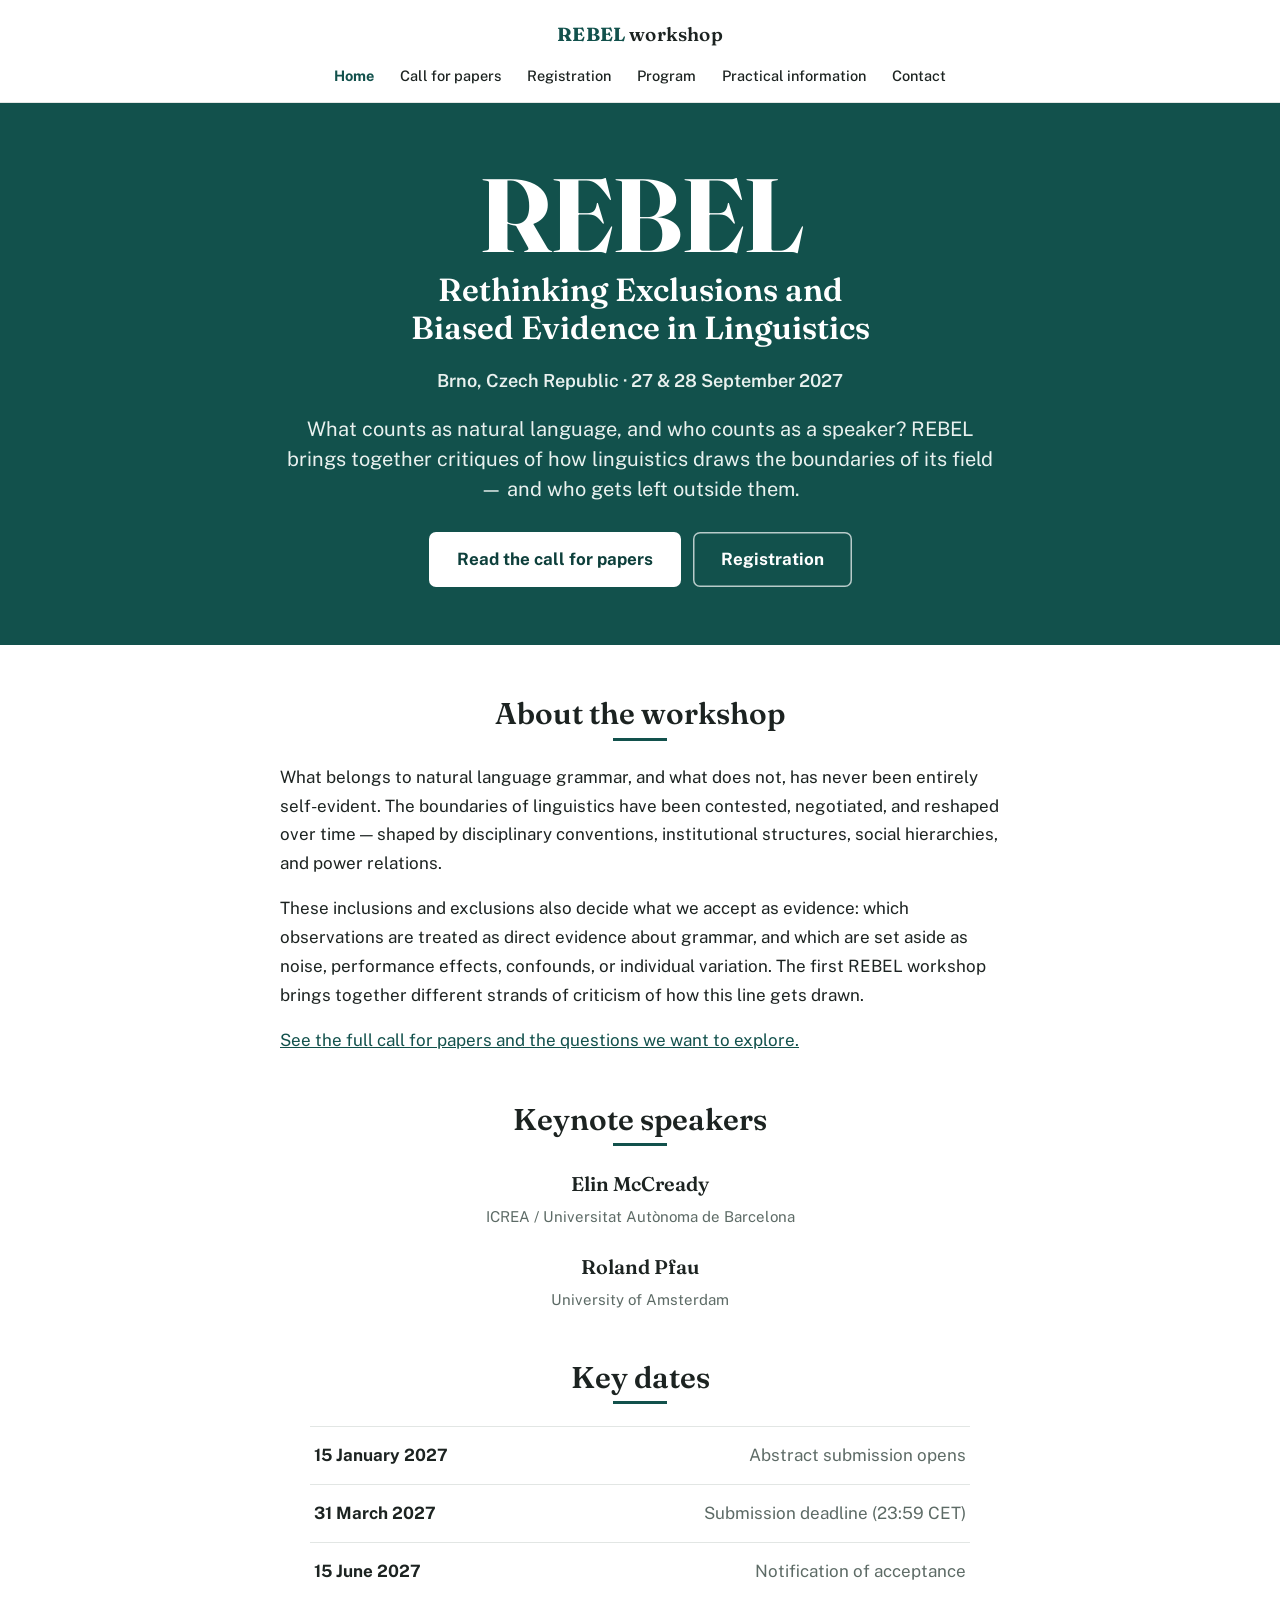
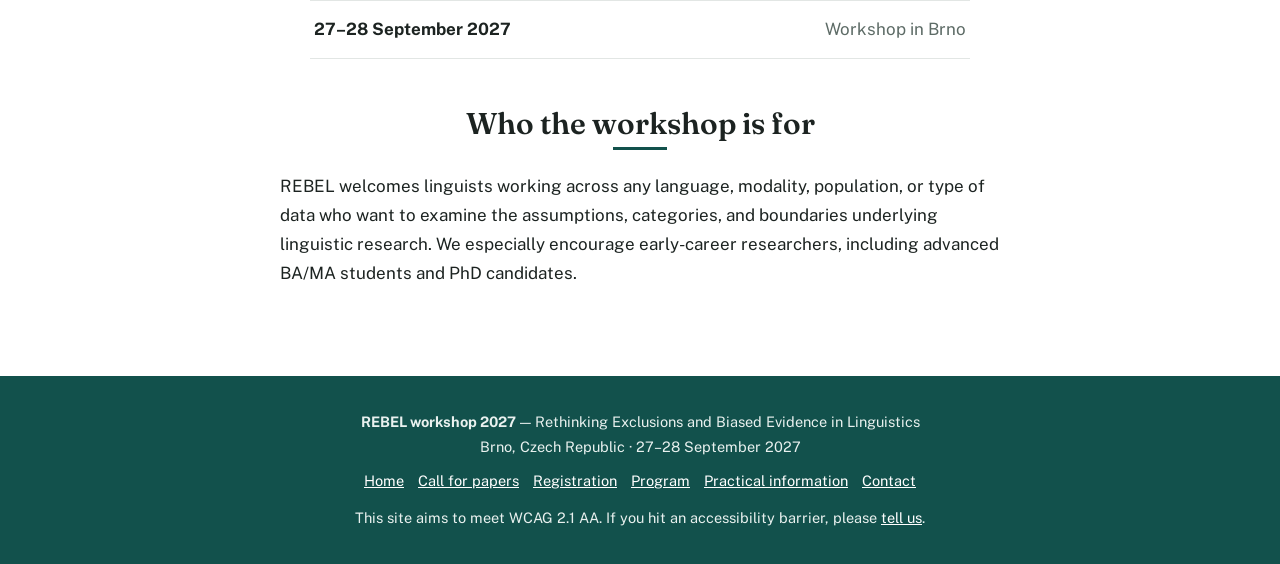
==== index.html @ 3fb9838d "Add files via upload" ====
<!DOCTYPE html>
<html lang="en">
<head>
<meta charset="utf-8">
<meta name="viewport" content="width=device-width, initial-scale=1">
<title>REBEL — Rethinking Exclusions and Biased Evidence in Linguistics</title>
<meta name="description" content="REBEL: a workshop on how linguistics draws the boundaries of its field, and who gets left outside them. Brno, 27–28 September 2027.">
<link rel="preconnect" href="https://fonts.googleapis.com">
<link rel="preconnect" href="https://fonts.gstatic.com" crossorigin>
<link href="https://fonts.googleapis.com/css2?family=Fraunces:ital,opsz,wght@0,9..144,500;0,9..144,600;0,9..144,700;1,9..144,400&family=Public+Sans:ital,wght@0,400;0,500;0,600;0,700;1,400&display=swap" rel="stylesheet">
<link rel="stylesheet" href="style.css">
</head>
<body>
<a class="skip-link" href="#main">Skip to content</a>
<header class="top"><div class="container">
<a class="kicker" href="index.html"><span>REBEL</span> workshop</a>
<nav aria-label="Main"><ul>
<li><a href="index.html" class="here" aria-current="page">Home</a></li>
<li><a href="call-for-papers.html">Call for papers</a></li>
<li><a href="registration.html">Registration</a></li>
<li><a href="program.html">Program</a></li>
<li><a href="practical-information.html">Practical information</a></li>
<li><a href="contact.html">Contact</a></li>
</ul></nav>
</div></header>
<section class="hero"><div class="container">
<div class="wm">REBEL</div>
<div class="ttl">Rethinking Exclusions and Biased Evidence in Linguistics</div>
<div class="meta">Brno, Czech Republic &middot; 27 &amp; 28 September 2027</div>
<p class="stand">What counts as natural language, and who counts as a speaker? REBEL brings together critiques of how linguistics draws the boundaries of its field &mdash; and who gets left outside them.</p>
<div class="btn-row">
<a class="btn" href="call-for-papers.html">Read the call for papers</a>
<a class="btn ghost" href="registration.html">Registration</a>
</div>
</div></section>
<main id="main"><div class="container">
<section class="sec"><h2>About the workshop</h2><hr class="rule"><div class="col"><p>What belongs to natural language grammar, and what does not, has never been entirely self-evident. The boundaries of linguistics have been contested, negotiated, and reshaped over time &mdash; shaped by disciplinary conventions, institutional structures, social hierarchies, and power relations.</p><p>These inclusions and exclusions also decide what we accept as evidence: which observations are treated as direct evidence about grammar, and which are set aside as noise, performance effects, confounds, or individual variation. The first REBEL workshop brings together different strands of criticism of how this line gets drawn.</p><p><a href="call-for-papers.html">See the full call for papers and the questions we want to explore.</a></p></div></section>
<section class="sec"><h2>Keynote speakers</h2><hr class="rule"><div class="contact-block"><h3>Elin McCready</h3><p class="role">ICREA / Universitat Aut&ograve;noma de Barcelona</p></div><div class="contact-block"><h3>Roland Pfau</h3><p class="role">University of Amsterdam</p></div></section>
<section class="sec"><h2>Key dates</h2><hr class="rule"><ul class="dates"><li><span class="d">15 January 2027</span><span class="w">Abstract submission opens</span></li><li><span class="d">31 March 2027</span><span class="w">Submission deadline (23:59 CET)</span></li><li><span class="d">15 June 2027</span><span class="w">Notification of acceptance</span></li><li><span class="d">27&ndash;28 September 2027</span><span class="w">Workshop in Brno</span></li></ul></section>
<section class="sec"><h2>Who the workshop is for</h2><hr class="rule"><div class="col"><p>REBEL welcomes linguists working across any language, modality, population, or type of data who want to examine the assumptions, categories, and boundaries underlying linguistic research. We especially encourage early-career researchers, including advanced BA/MA students and PhD candidates.</p></div></section>
</div></main>
<footer class="foot"><div class="container">
<p><strong>REBEL workshop 2027</strong> — Rethinking Exclusions and Biased Evidence in Linguistics</p>
<p>Brno, Czech Republic · 27&ndash;28 September 2027</p>
<ul class="foot-nav">
<li><a href="index.html">Home</a></li>
<li><a href="call-for-papers.html">Call for papers</a></li>
<li><a href="registration.html">Registration</a></li>
<li><a href="program.html">Program</a></li>
<li><a href="practical-information.html">Practical information</a></li>
<li><a href="contact.html">Contact</a></li>
</ul>
<p style="margin-top:12px">This site aims to meet WCAG 2.1 AA. If you hit an accessibility barrier, please <a href="contact.html">tell us</a>.</p>
</div></footer>
</body></html>
---- style.css ----
/* =========================================================================
   REBEL workshop — shared stylesheet (centered, full-width, teal band)
   -------------------------------------------------------------------------
   Change the WORDS inside the .html files, not this file.
   If you want to recolour the whole site, change --teal (and --teal-d) below.
   ========================================================================= */
:root{
  --teal:#12514c;      /* hero band + accents — change this to recolour */
  --teal-d:#0d3f3b;    /* darker teal (hover, headings on band)         */
  --tint:#eef3f1;      /* pale teal for panels/cards                    */
  --ink:#1c2321;       /* main text                                     */
  --soft:#5d6b66;      /* quieter text                                  */
  --line:#e2e6e4;      /* hairlines                                     */
  --band-text:#e9f1ef; /* light text on the teal band                  */
  --paper:#ffffff;
  --serif:"Fraunces",Georgia,serif;
  --sans:"Public Sans",system-ui,-apple-system,"Segoe UI",Roboto,sans-serif;
}
*,*::before,*::after{box-sizing:border-box;margin:0}
html{-webkit-text-size-adjust:100%}
body{background:var(--paper);color:var(--ink);font-family:var(--sans);font-size:17px;line-height:1.7;-webkit-font-smoothing:antialiased;text-rendering:optimizeLegibility}
img{max-width:100%;height:auto;display:block}
a{color:var(--teal)}
a:hover{color:var(--teal-d)}
a:focus-visible,button:focus-visible{outline:3px solid var(--teal);outline-offset:2px}

.skip-link{position:absolute;left:-999px;top:0;background:var(--teal-d);color:#fff;padding:.6rem 1rem;z-index:100;text-decoration:none}
.skip-link:focus{left:0}

.container{max-width:960px;margin:0 auto;padding:0 28px}

/* ---------- top bar (identical on every page) ---------- */
.top{border-bottom:1px solid var(--line);text-align:center;padding:18px 0 12px}
.kicker{font-family:var(--serif);font-weight:600;font-size:19px;letter-spacing:.01em;color:var(--ink);text-decoration:none;display:inline-block}
.kicker span{color:var(--teal);font-weight:700}
.top nav ul{list-style:none;display:flex;flex-wrap:wrap;justify-content:center;gap:2px 6px;margin-top:11px;padding:0}
.top nav a{color:var(--ink);text-decoration:none;font-size:14.5px;font-weight:500;padding:5px 10px;border-radius:5px}
.top nav a:hover{background:var(--tint);color:var(--teal-d)}
.top nav a.here{color:var(--teal);font-weight:700}

/* ---------- hero band (home) ---------- */
.hero{background:var(--teal);color:#fff;text-align:center;padding:64px 28px 58px}
.hero .wm{font-family:var(--serif);font-weight:700;font-size:clamp(58px,11vw,104px);line-height:.92;letter-spacing:-.02em}
.hero .ttl{font-family:var(--serif);font-weight:600;font-size:clamp(22px,3vw,32px);line-height:1.2;margin:8px auto 18px;max-width:24ch;color:#fff}
.hero .meta{color:var(--band-text);font-weight:600;font-size:18px;margin-bottom:18px}
.hero .stand{color:var(--band-text);font-size:20px;line-height:1.5;max-width:60ch;margin:0 auto 28px}

/* ---------- compact page header (inner pages) ---------- */
.pagehead{background:var(--teal);color:#fff;text-align:center;padding:48px 28px 42px}
.pagehead h1{font-family:var(--serif);font-weight:700;font-size:clamp(30px,5vw,46px);line-height:1.05;letter-spacing:-.01em}
.pagehead .sub{color:var(--band-text);font-size:19px;line-height:1.5;max-width:60ch;margin:12px auto 0}

/* ---------- buttons ---------- */
.btn-row{display:flex;flex-wrap:wrap;justify-content:center;gap:12px}
.btn{display:inline-block;background:#fff;color:var(--teal-d);text-decoration:none;font-weight:700;padding:13px 28px;border-radius:7px}
.btn:hover{background:var(--tint);color:var(--teal-d)}
.btn.ghost{background:transparent;color:#fff;box-shadow:inset 0 0 0 1.5px rgba(255,255,255,.7)}
.btn.ghost:hover{background:rgba(255,255,255,.12);color:#fff}
/* teal button for use on white content areas */
.btn.solid{background:var(--teal);color:#fff}
.btn.solid:hover{background:var(--teal-d);color:#fff}

/* ---------- content ---------- */
main{padding:52px 0 16px}
.sec{margin-bottom:48px}
.sec h2{font-family:var(--serif);font-weight:600;font-size:clamp(24px,3vw,30px);text-align:center;line-height:1.15;margin-bottom:6px}
.rule{width:54px;height:3px;background:var(--teal);border:0;margin:0 auto 22px}
.col{max-width:720px;margin:0 auto;text-align:left}
.col p{margin-bottom:1rem}
.col p:last-child{margin-bottom:0}
.list{padding-left:1.2rem;margin:0 0 1rem}
.list li{margin-bottom:.55rem}

/* key dates */
.dates{list-style:none;max-width:660px;margin:0 auto;padding:0;text-align:left}
.dates li{display:flex;flex-wrap:wrap;justify-content:space-between;gap:6px 16px;padding:14px 4px;border-bottom:1px solid var(--line)}
.dates li:first-child{border-top:1px solid var(--line)}
.dates .d{font-weight:700}
.dates .w{color:var(--soft)}

/* two cards (welcome / not a good fit) */
.cols{display:grid;grid-template-columns:1fr;gap:16px;max-width:840px;margin:0 auto;text-align:left}
@media(min-width:720px){.cols{grid-template-columns:1fr 1fr}}
.card{background:var(--tint);padding:18px 20px;border-radius:8px}
.card h3{font-family:var(--serif);font-weight:600;color:var(--teal-d);margin-bottom:8px}
.card ul{margin:0;padding-left:1.1rem}
.card li{margin-bottom:.5rem}

/* highlighted panel */
.panel{background:var(--tint);max-width:720px;margin:0 auto 8px;padding:18px 22px;border-radius:8px;text-align:left}
.panel h3{font-family:var(--serif);font-weight:600;color:var(--teal-d);margin-bottom:8px}
.panel p{margin-bottom:.8rem}

/* editable reminder box — delete when a page is done */
.todo{background:#FBF3DE;border:1px dashed #C79A3A;color:#6b5416;max-width:720px;margin:0 auto 26px;padding:14px 18px;border-radius:8px;font-size:15px;text-align:left}
.todo strong{color:#8a6a1a}

/* program */
.slots{list-style:none;max-width:700px;margin:0 auto;padding:0;text-align:left}
.slots li{display:flex;flex-wrap:wrap;gap:6px 18px;padding:11px 4px;border-bottom:1px solid var(--line)}
.slots .time{font-variant-numeric:tabular-nums;color:var(--teal);font-weight:700;min-width:6.5rem}

/* references */
.refs{max-width:760px;margin:0 auto;font-size:14.5px;line-height:1.55;color:var(--soft);text-align:left}
.refs p{margin-bottom:.55rem;text-indent:-1.4rem;padding-left:1.4rem}

/* contact */
.contact-block{max-width:620px;margin:0 auto 22px;text-align:center}
.contact-block h3{font-family:var(--serif);font-weight:600;margin-bottom:2px}
.contact-block .role{color:var(--soft);font-size:15px}

/* embedded map */
.map{max-width:720px;margin:22px auto 0;border-radius:8px;overflow:hidden;border:1px solid var(--line)}
.map iframe{width:100%;height:380px;border:0;display:block}

/* footer */
.foot{background:var(--teal);color:var(--band-text);text-align:center;padding:34px 28px;margin-top:24px;font-size:14.5px;line-height:1.7}
.foot a{color:#fff}
.foot .foot-nav{list-style:none;display:flex;flex-wrap:wrap;justify-content:center;gap:4px 14px;margin:10px 0 0;padding:0}

@media(max-width:560px){
  .dates li{justify-content:flex-start}
}
@media(prefers-reduced-motion:no-preference){
  a,.btn{transition:color .12s ease,background-color .12s ease}
}
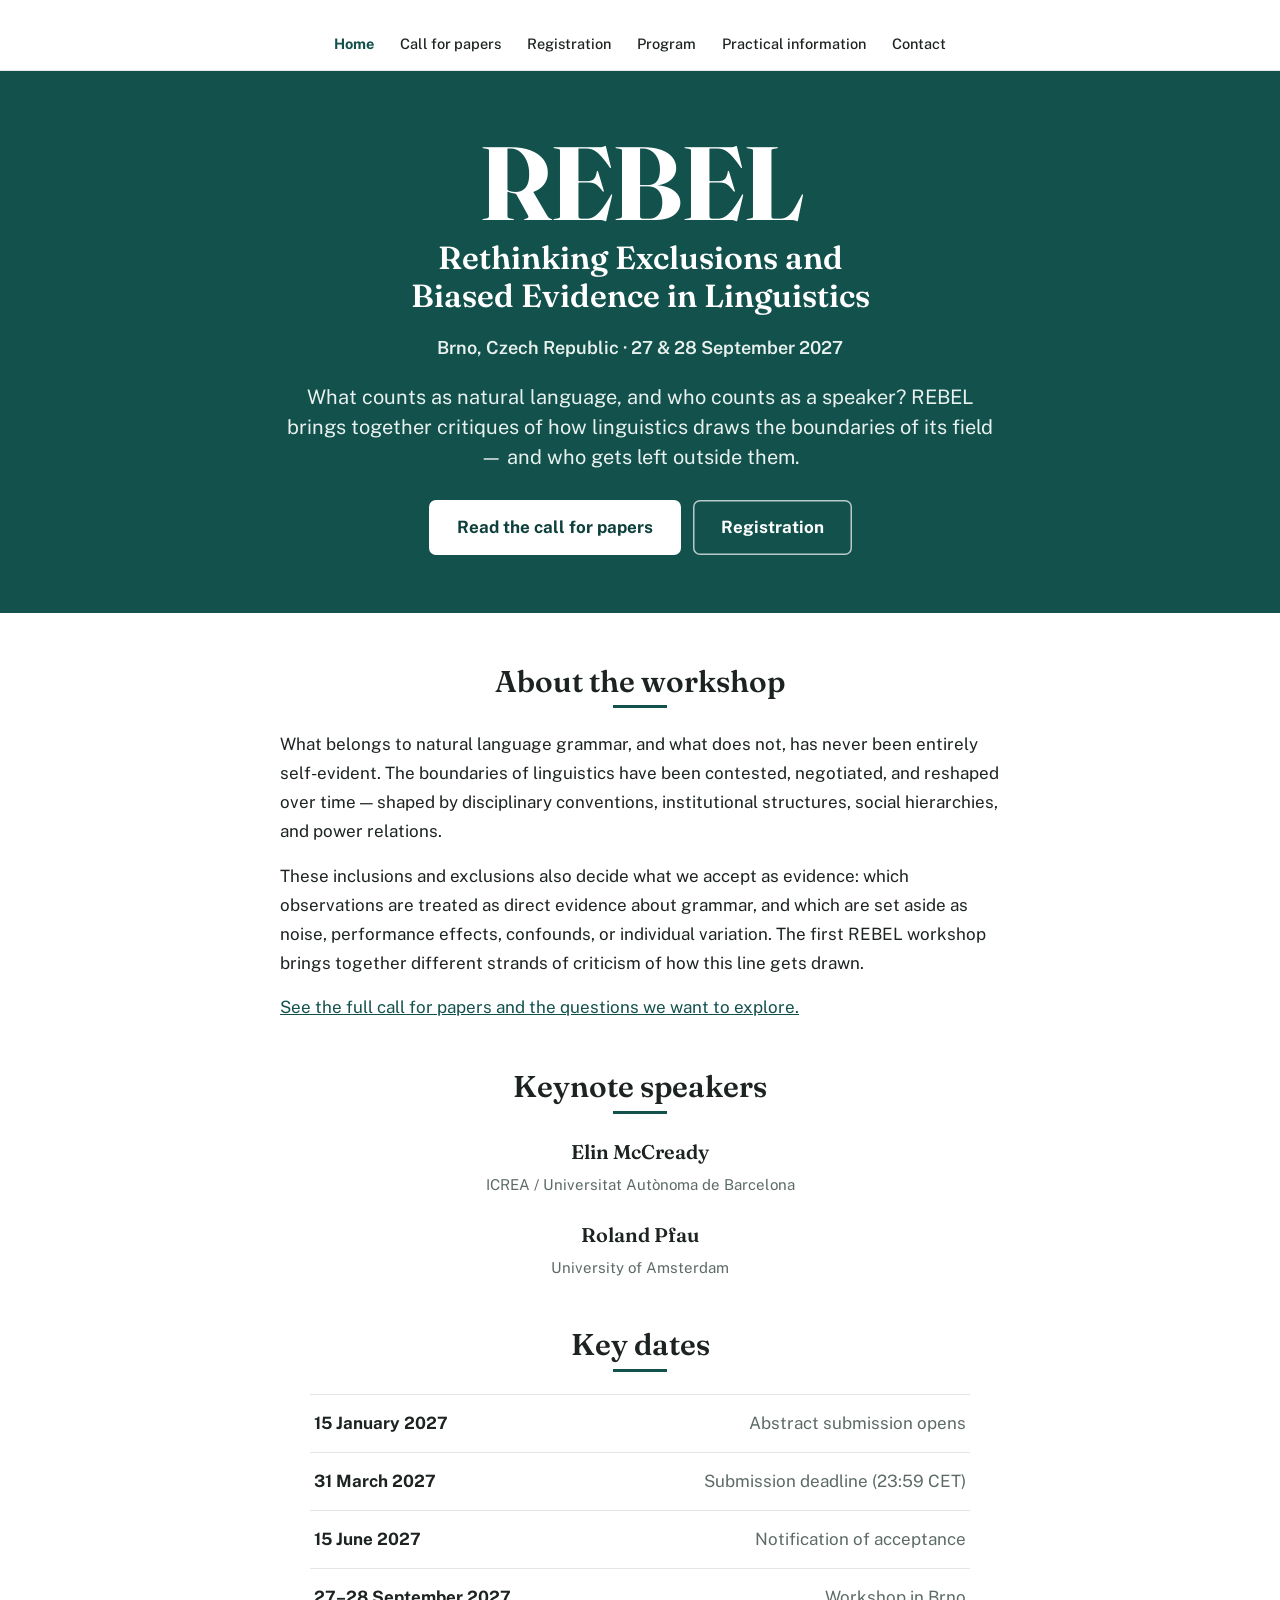
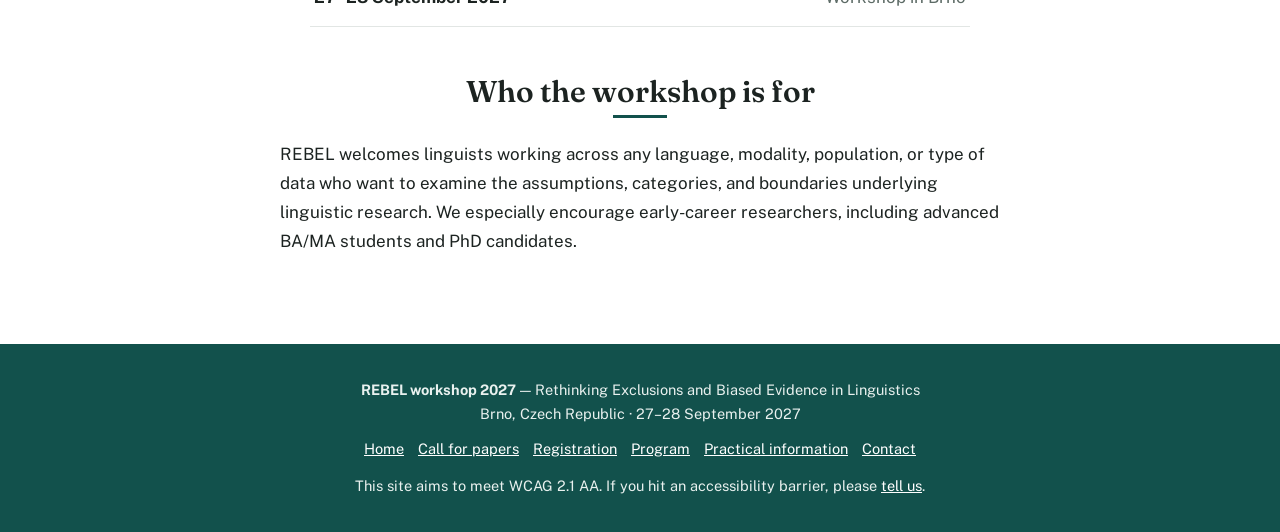
==== commit 18caca29: "Update index.html" ====
--- a/index.html
+++ b/index.html
@@ -13,7 +13,6 @@
 <body>
 <a class="skip-link" href="#main">Skip to content</a>
 <header class="top"><div class="container">
-<a class="kicker" href="index.html"><span>REBEL</span> workshop</a>
 <nav aria-label="Main"><ul>
 <li><a href="index.html" class="here" aria-current="page">Home</a></li>
 <li><a href="call-for-papers.html">Call for papers</a></li>
@@ -52,4 +51,4 @@
 </ul>
 <p style="margin-top:12px">This site aims to meet WCAG 2.1 AA. If you hit an accessibility barrier, please <a href="contact.html">tell us</a>.</p>
 </div></footer>
-</body></html>+</body></html>
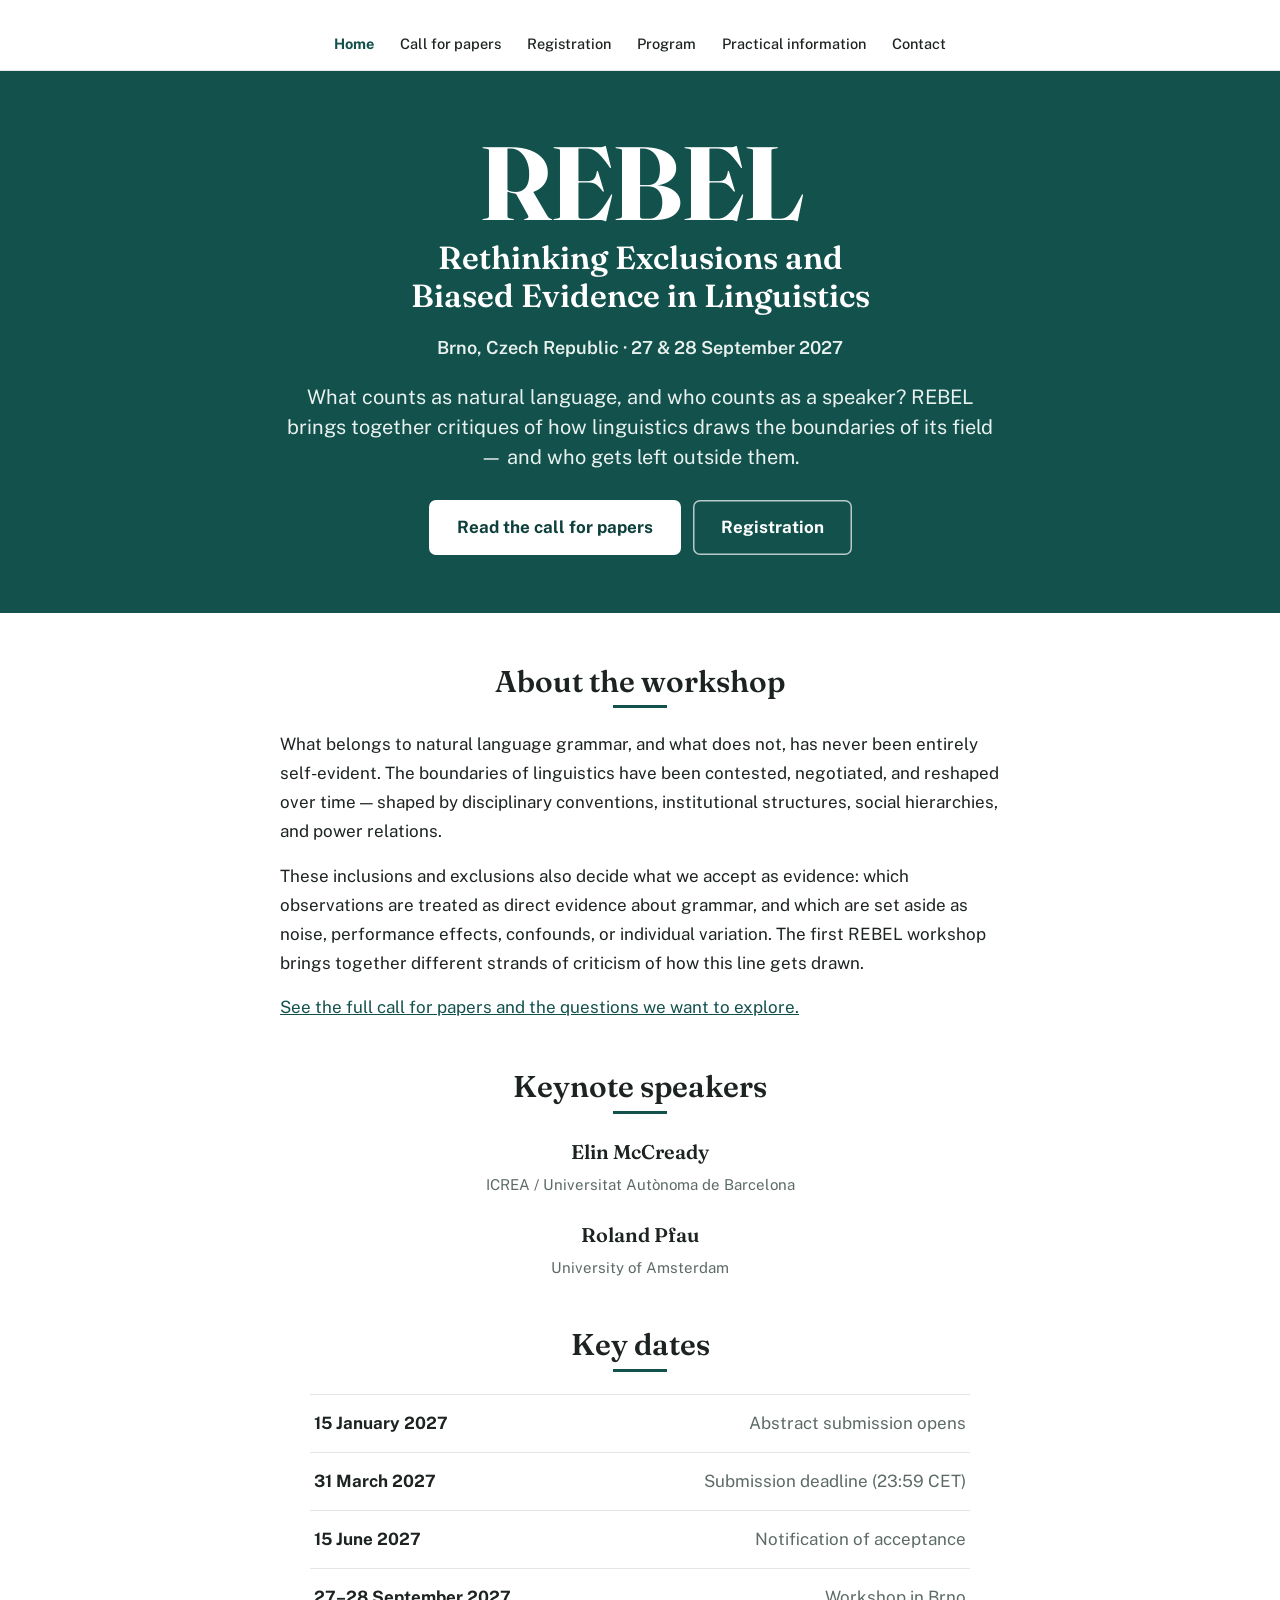
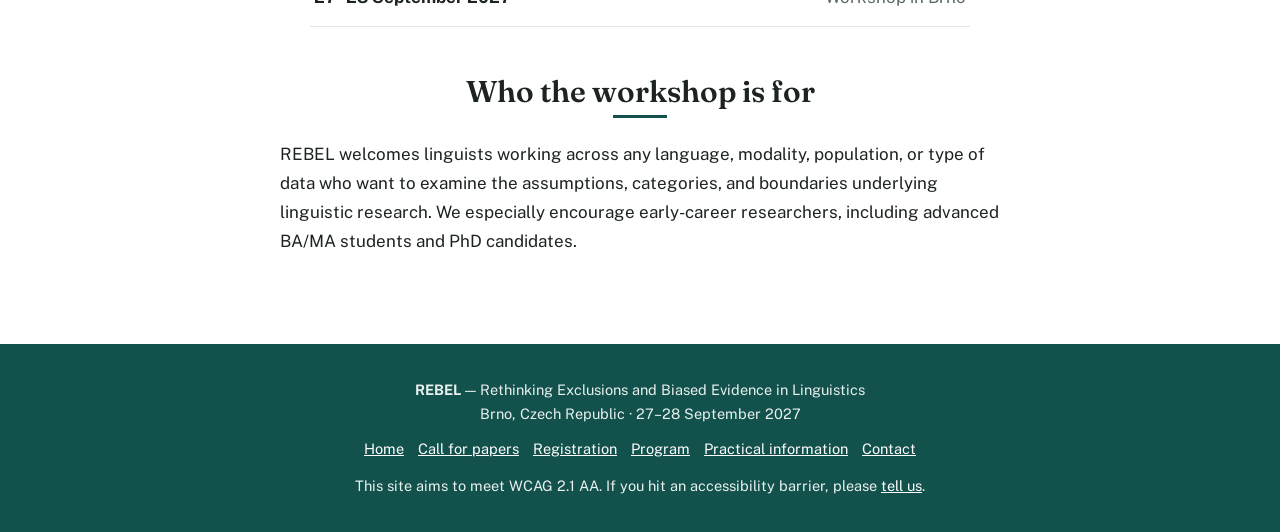
==== commit 633af213: "Update workshop title in footer section" ====
--- a/index.html
+++ b/index.html
@@ -39,7 +39,7 @@
 <section class="sec"><h2>Who the workshop is for</h2><hr class="rule"><div class="col"><p>REBEL welcomes linguists working across any language, modality, population, or type of data who want to examine the assumptions, categories, and boundaries underlying linguistic research. We especially encourage early-career researchers, including advanced BA/MA students and PhD candidates.</p></div></section>
 </div></main>
 <footer class="foot"><div class="container">
-<p><strong>REBEL workshop 2027</strong> — Rethinking Exclusions and Biased Evidence in Linguistics</p>
+<p><strong>REBEL</strong> — Rethinking Exclusions and Biased Evidence in Linguistics</p>
 <p>Brno, Czech Republic · 27&ndash;28 September 2027</p>
 <ul class="foot-nav">
 <li><a href="index.html">Home</a></li>
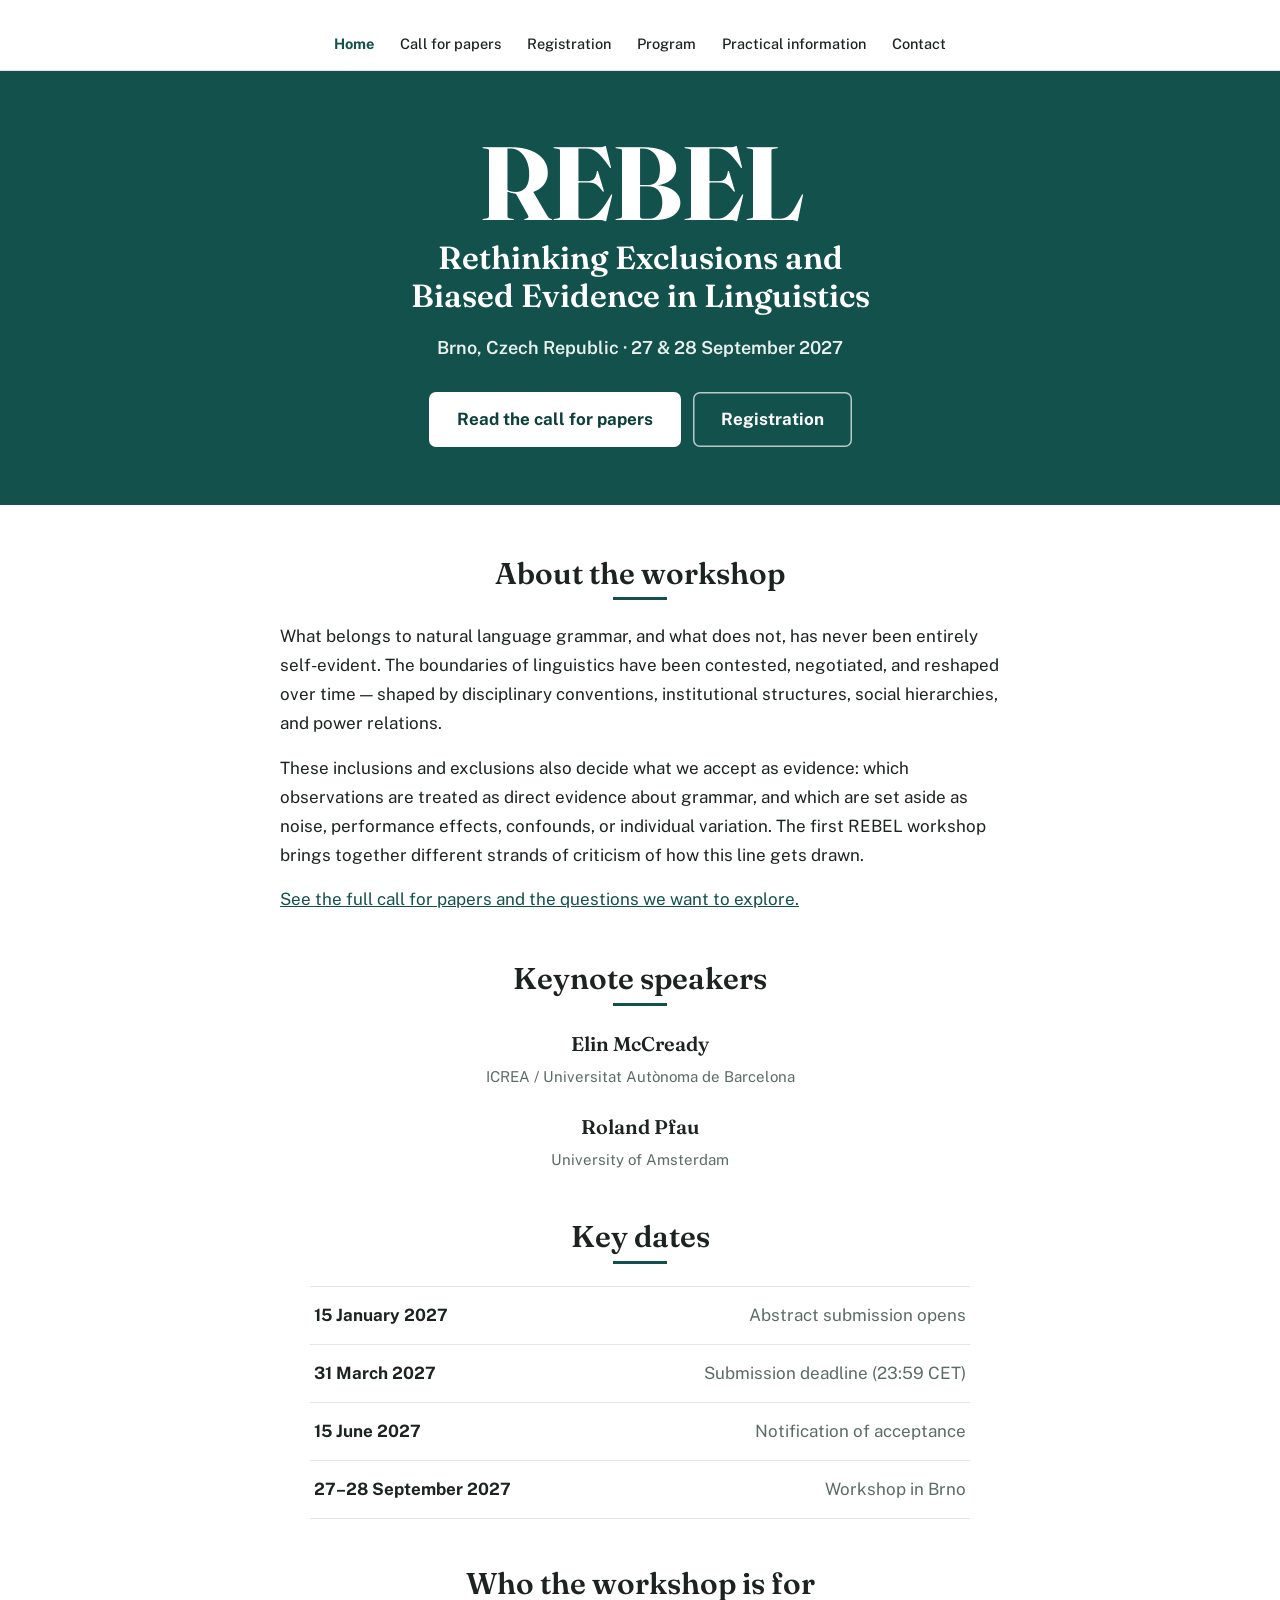
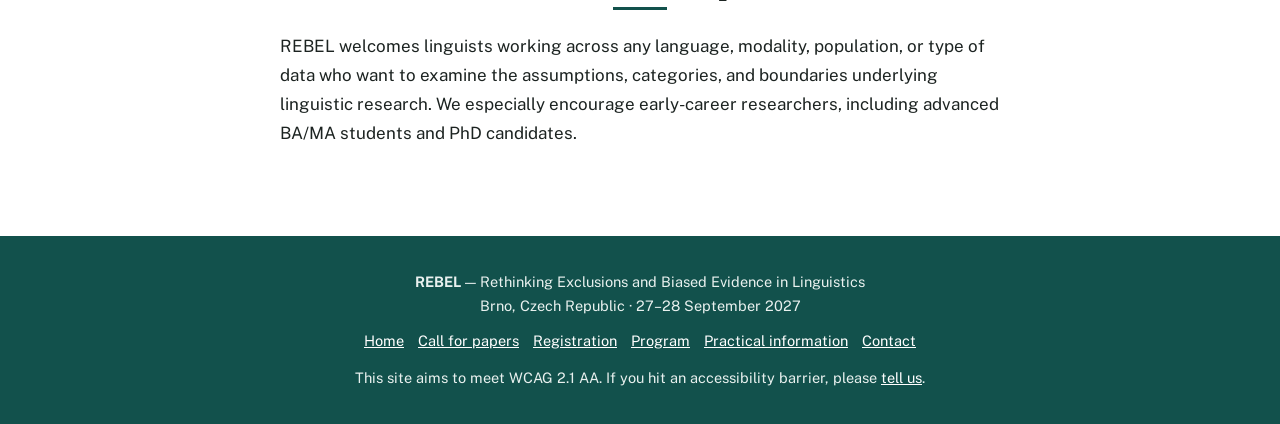
==== commit bed121c5: "Clear event description paragraph in index.html Removed the content of the paragraph describing the " ====
--- a/index.html
+++ b/index.html
@@ -26,7 +26,7 @@
 <div class="wm">REBEL</div>
 <div class="ttl">Rethinking Exclusions and Biased Evidence in Linguistics</div>
 <div class="meta">Brno, Czech Republic &middot; 27 &amp; 28 September 2027</div>
-<p class="stand">What counts as natural language, and who counts as a speaker? REBEL brings together critiques of how linguistics draws the boundaries of its field &mdash; and who gets left outside them.</p>
+<p class="stand"></p>
 <div class="btn-row">
 <a class="btn" href="call-for-papers.html">Read the call for papers</a>
 <a class="btn ghost" href="registration.html">Registration</a>
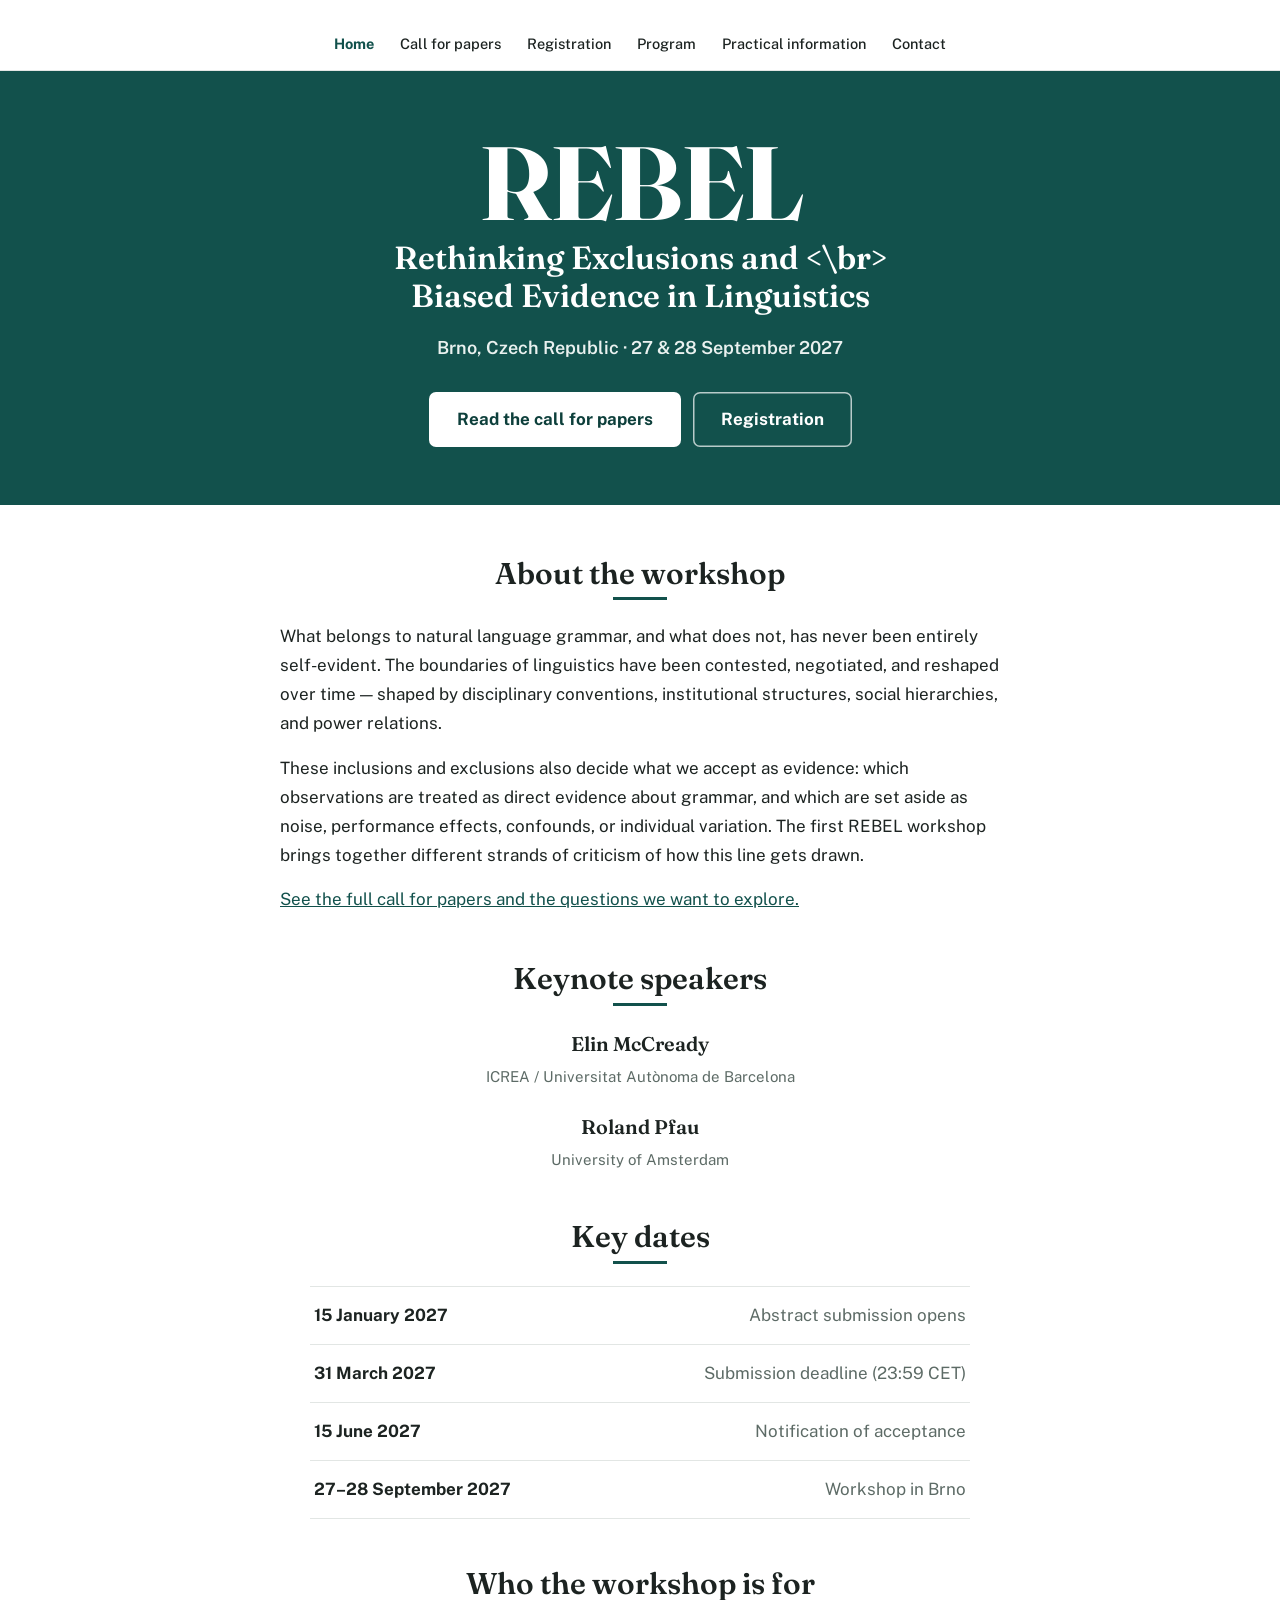
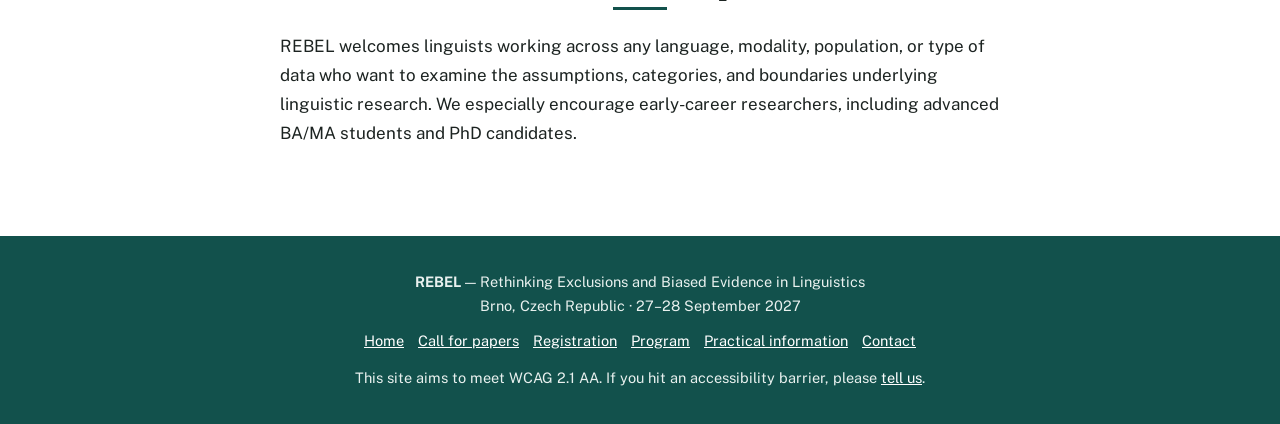
==== commit 8a3efbc3: "Update index.html" ====
--- a/index.html
+++ b/index.html
@@ -24,7 +24,7 @@
 </div></header>
 <section class="hero"><div class="container">
 <div class="wm">REBEL</div>
-<div class="ttl">Rethinking Exclusions and Biased Evidence in Linguistics</div>
+<div class="ttl">Rethinking Exclusions and <\br> Biased Evidence in Linguistics</div>
 <div class="meta">Brno, Czech Republic &middot; 27 &amp; 28 September 2027</div>
 <p class="stand"></p>
 <div class="btn-row">
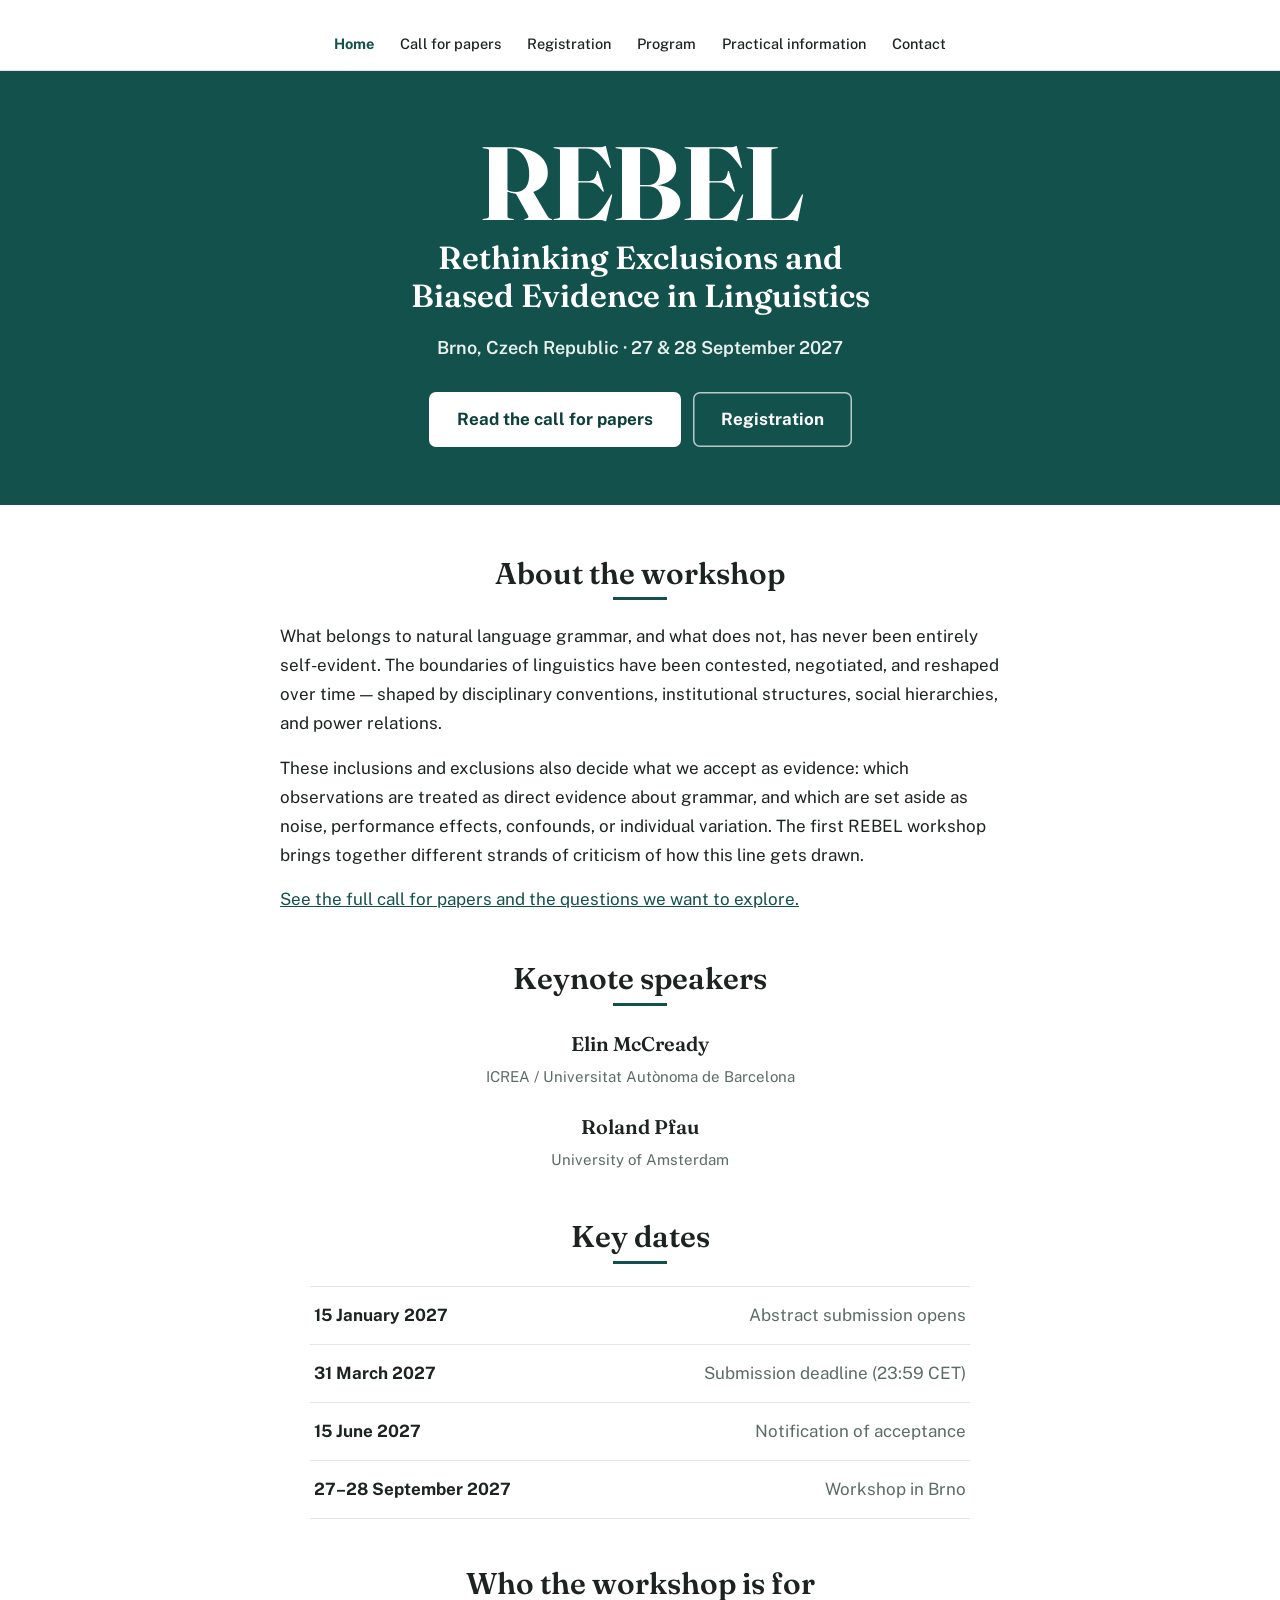
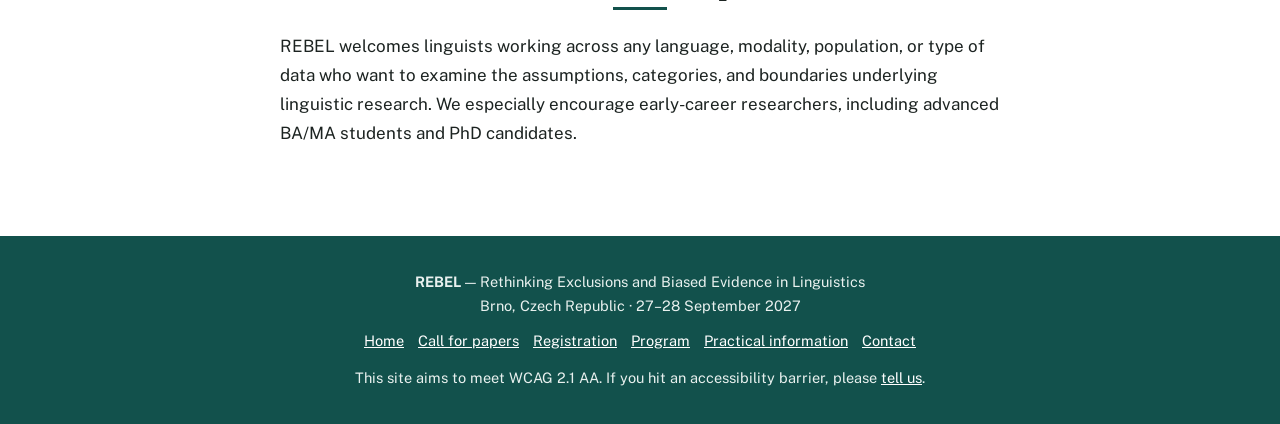
==== commit 484fa169: "Fix line break tag in event title" ====
--- a/index.html
+++ b/index.html
@@ -24,7 +24,7 @@
 </div></header>
 <section class="hero"><div class="container">
 <div class="wm">REBEL</div>
-<div class="ttl">Rethinking Exclusions and <\br> Biased Evidence in Linguistics</div>
+<div class="ttl">Rethinking Exclusions and <br> Biased Evidence in Linguistics</div>
 <div class="meta">Brno, Czech Republic &middot; 27 &amp; 28 September 2027</div>
 <p class="stand"></p>
 <div class="btn-row">
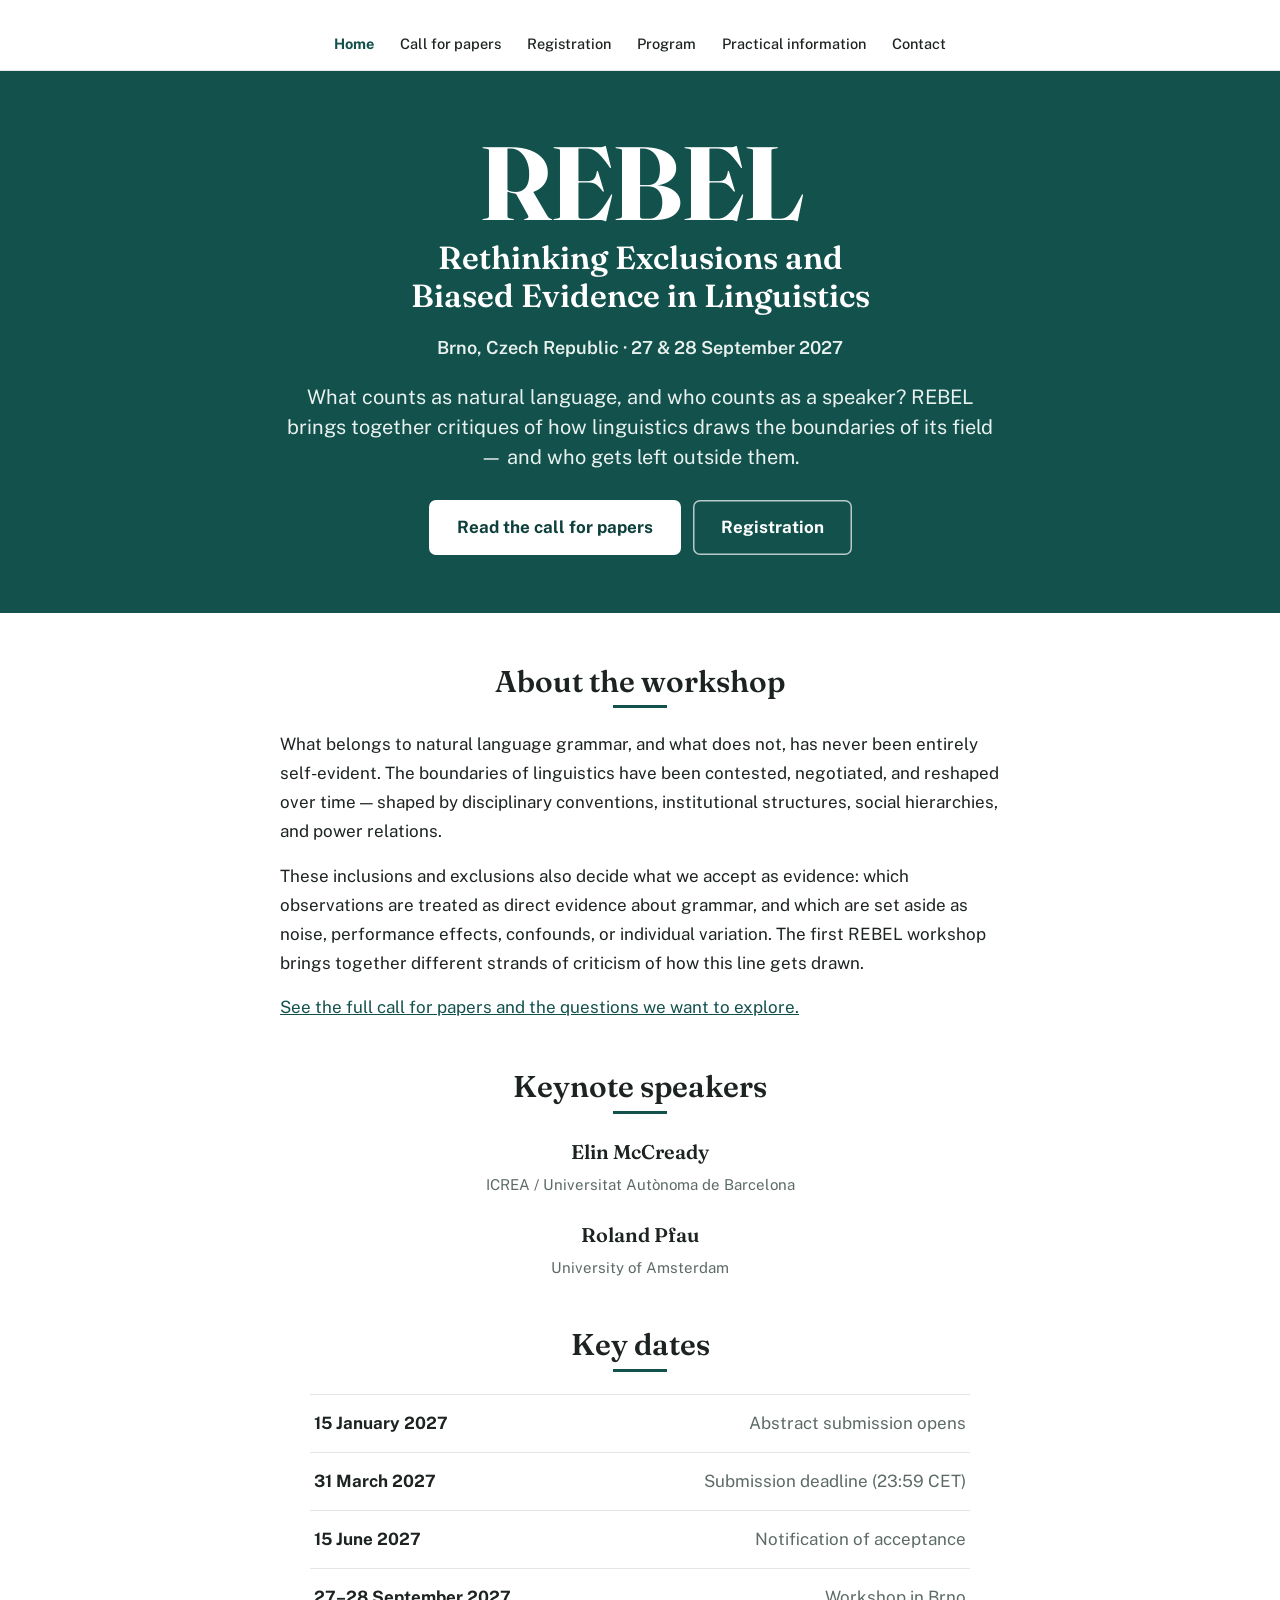
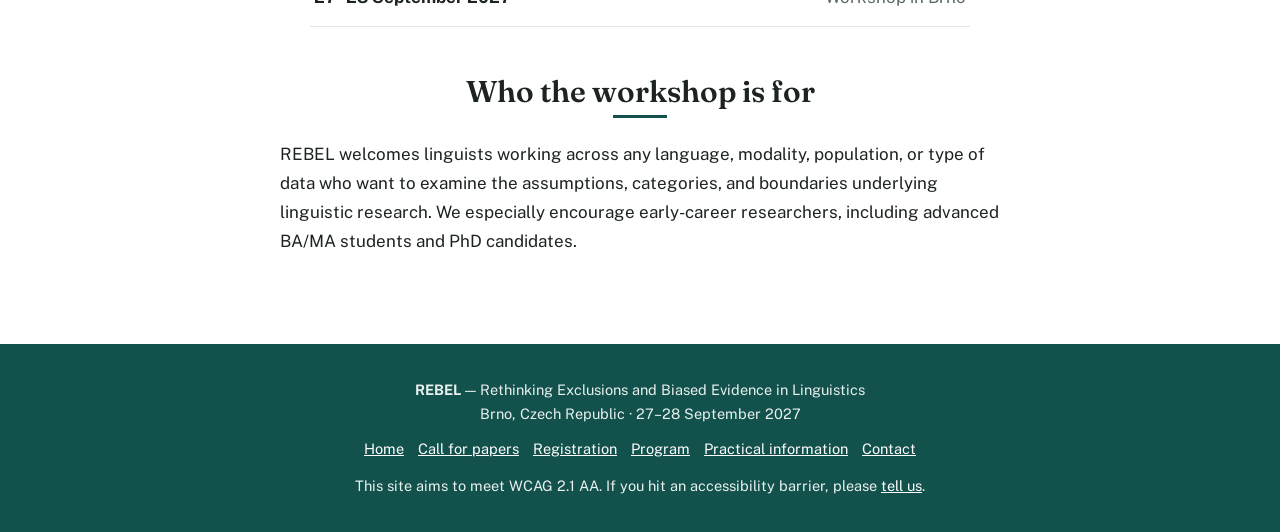
==== commit 524d5f7a: "Add description to hero section in index.html Added a description paragraph to the hero section." ====
--- a/index.html
+++ b/index.html
@@ -26,7 +26,7 @@
 <div class="wm">REBEL</div>
 <div class="ttl">Rethinking Exclusions and <br> Biased Evidence in Linguistics</div>
 <div class="meta">Brno, Czech Republic &middot; 27 &amp; 28 September 2027</div>
-<p class="stand"></p>
+<p class="stand">What counts as natural language, and who counts as a speaker? REBEL brings together critiques of how linguistics draws the boundaries of its field &mdash; and who gets left outside them.</p>
 <div class="btn-row">
 <a class="btn" href="call-for-papers.html">Read the call for papers</a>
 <a class="btn ghost" href="registration.html">Registration</a>
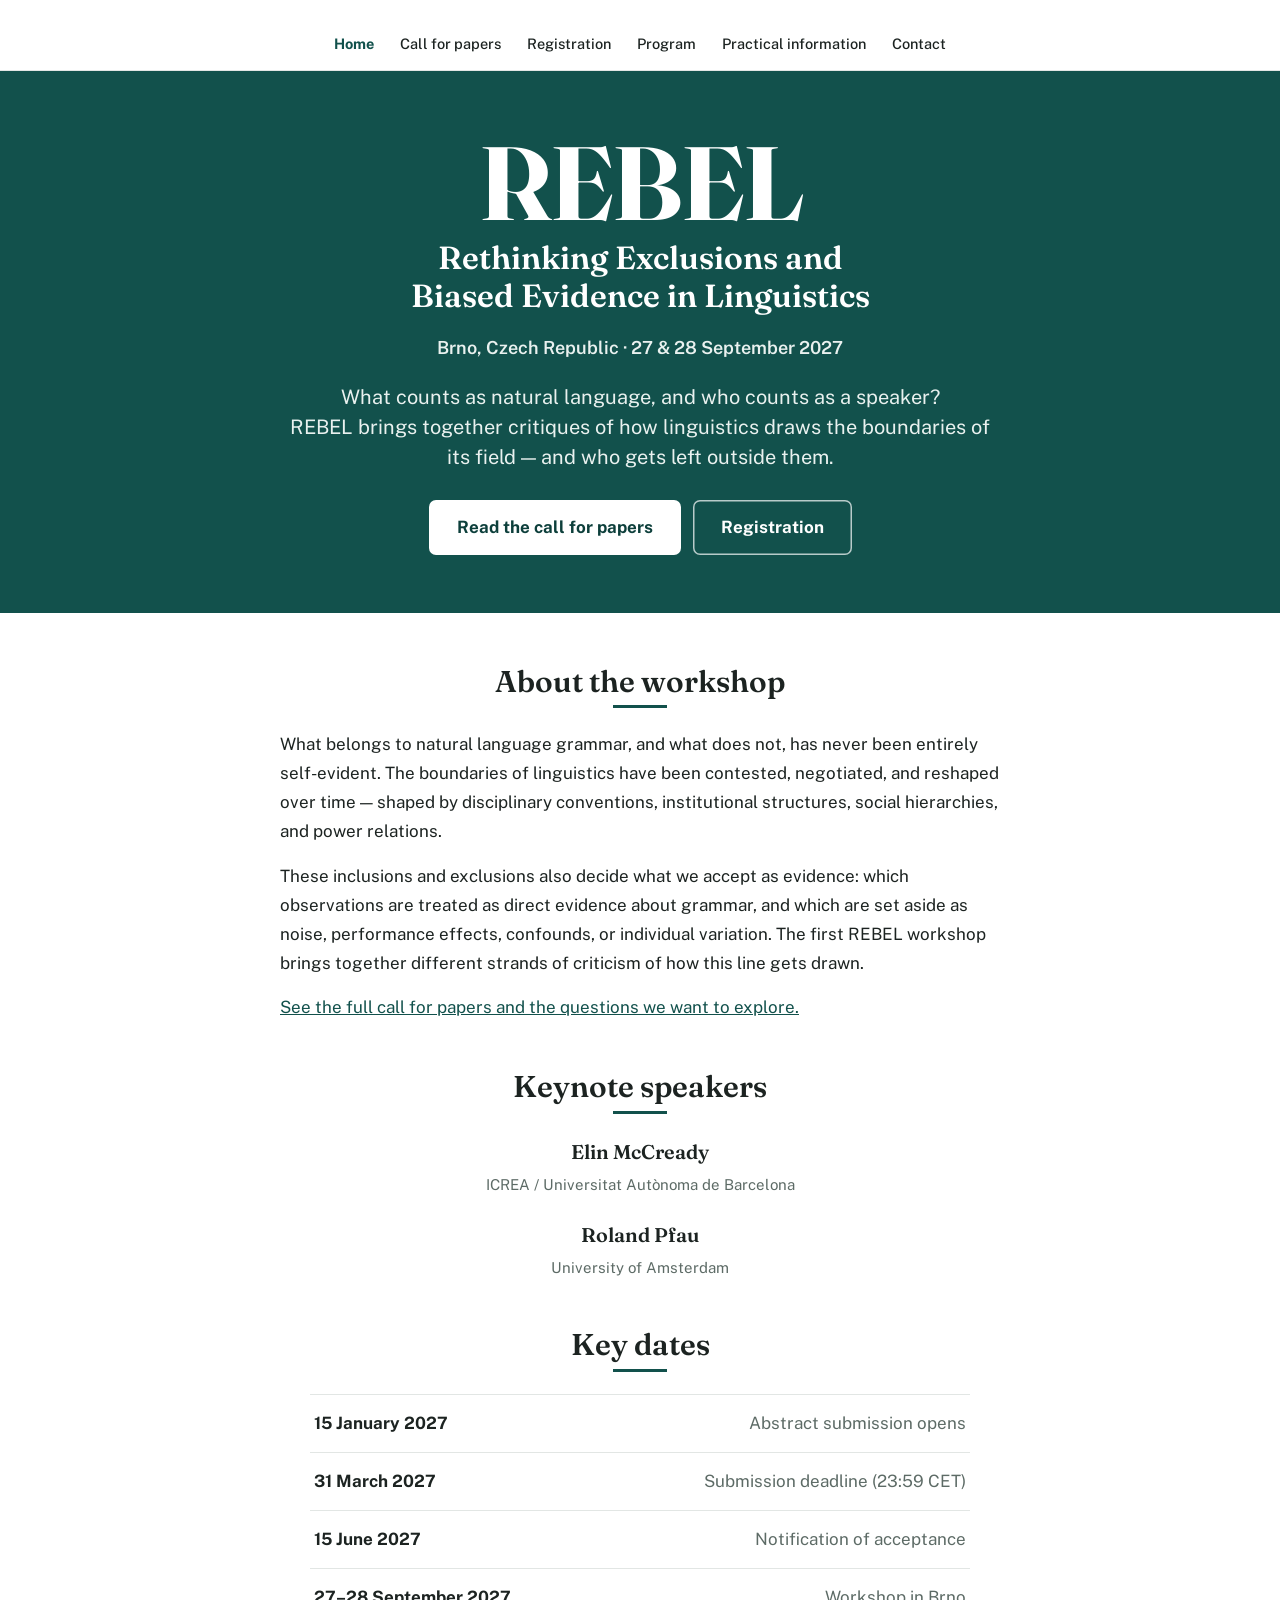
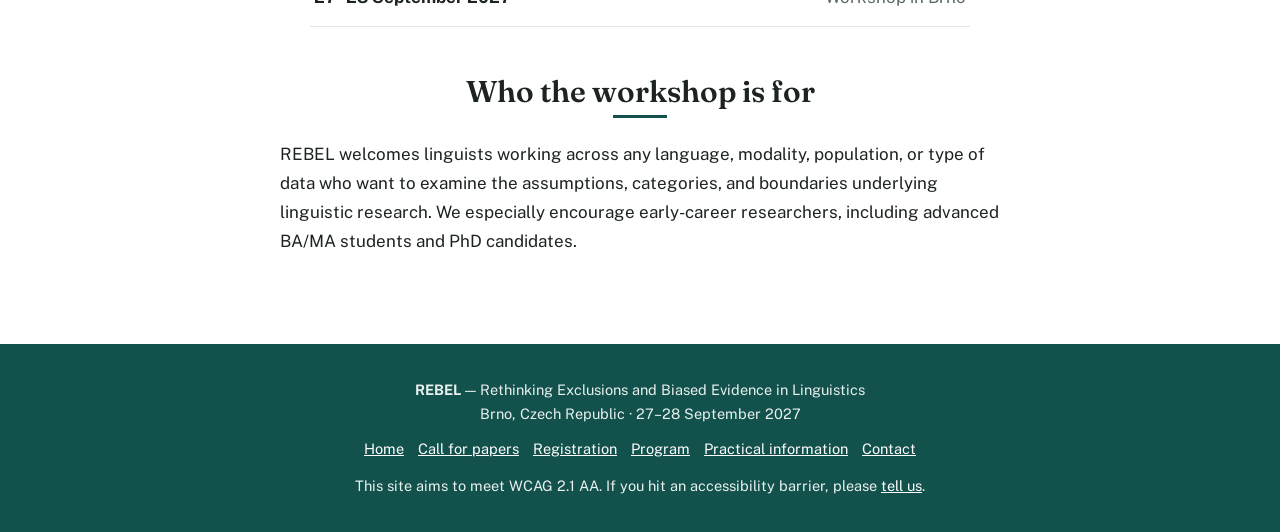
==== commit 5fe5ef85: "Add line break in event description paragraph Updated paragraph to include a line break for better f" ====
--- a/index.html
+++ b/index.html
@@ -26,7 +26,7 @@
 <div class="wm">REBEL</div>
 <div class="ttl">Rethinking Exclusions and <br> Biased Evidence in Linguistics</div>
 <div class="meta">Brno, Czech Republic &middot; 27 &amp; 28 September 2027</div>
-<p class="stand">What counts as natural language, and who counts as a speaker? REBEL brings together critiques of how linguistics draws the boundaries of its field &mdash; and who gets left outside them.</p>
+<p class="stand">What counts as natural language, and who counts as a speaker? <br> REBEL brings together critiques of how linguistics draws the boundaries of its field &mdash; and who gets left outside them.</p>
 <div class="btn-row">
 <a class="btn" href="call-for-papers.html">Read the call for papers</a>
 <a class="btn ghost" href="registration.html">Registration</a>
